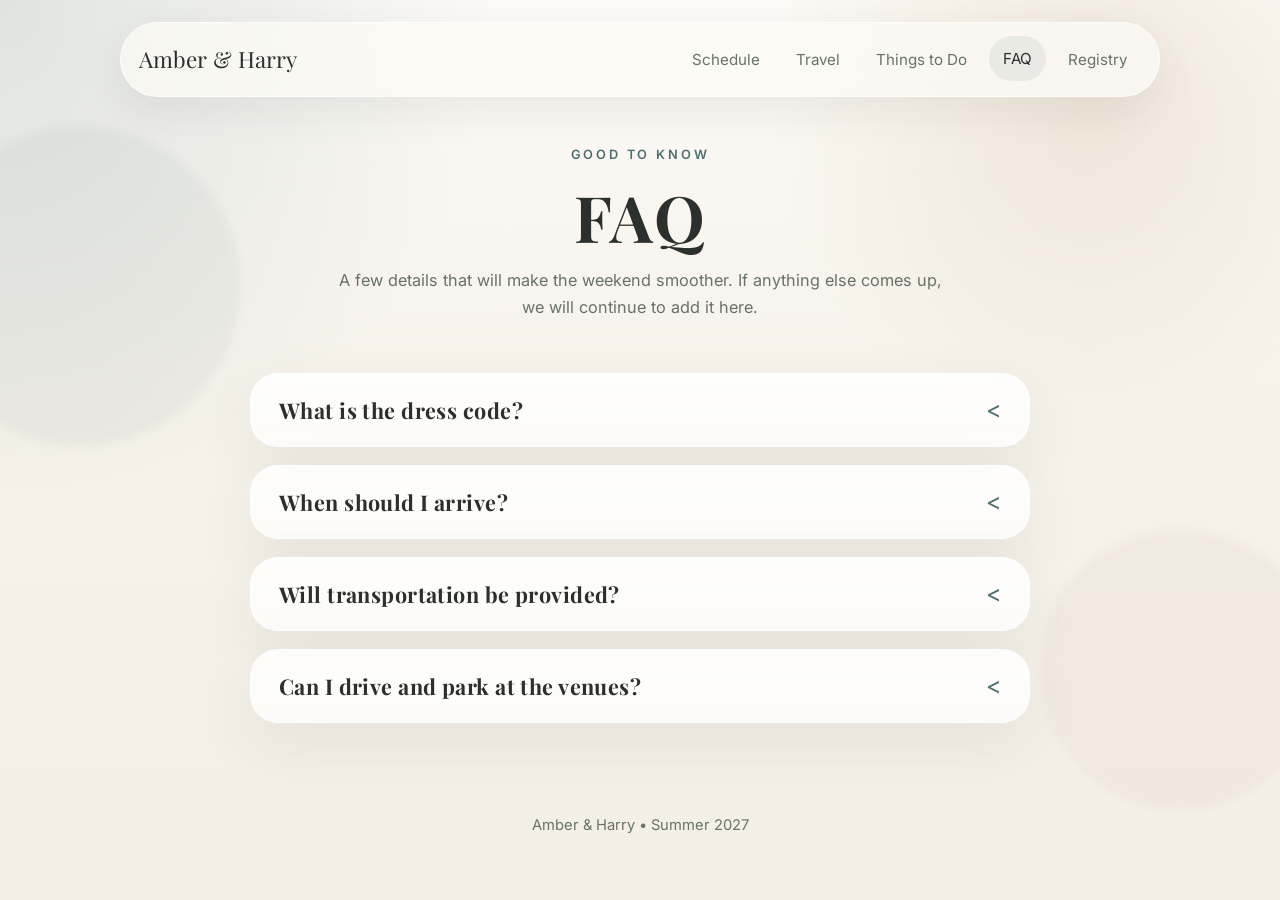
==== faq.html @ a706f2f2 "Initial commit" ====
<!DOCTYPE html>
<html lang="en">
<head>
    <meta charset="UTF-8">
    <meta name="viewport" content="width=device-width, initial-scale=1.0">
    <title>FAQ - Amber & Harry Wedding</title>
    <link rel="preconnect" href="https://fonts.googleapis.com">
    <link rel="preconnect" href="https://fonts.gstatic.com" crossorigin>
    <link href="https://fonts.googleapis.com/css2?family=Inter:wght@400;500;600;700&family=Playfair+Display:wght@600;700&display=swap" rel="stylesheet">
    <link rel="stylesheet" href="styles.css">
</head>
<body>
    <div class="site-shell">
        <nav class="navbar" aria-label="Primary">
            <a class="brand-link" href="index.html">Amber &amp; Harry</a>
            <div class="nav-right">
                <a href="schedule.html">Schedule</a>
                <a href="travel.html">Travel</a>
                <a href="things-to-do.html">Things to Do</a>
                <a class="active" href="faq.html">FAQ</a>
                <a href="registry.html">Registry</a>
            </div>
        </nav>

        <main class="page">
            <header class="page-header container">
                <span class="eyebrow">Good to Know</span>
                <h1>FAQ</h1>
                <p>
                    A few details that will make the weekend smoother. If anything else comes up, we will continue to add it here.
                </p>
            </header>

            <section class="container faq-list" aria-label="Frequently asked questions">
                <details class="faq-item panel">
                    <summary>
                        <h2 class="faq-question">What is the dress code?</h2>
                        <span class="faq-toggle" aria-hidden="true">&lt;</span>
                    </summary>
                    <div class="faq-answer">
                        <p>Black tie. Floor-length gowns, formal cocktail dresses, tuxedos, or dark suits with black tie are all in line with the evening.</p>
                    </div>
                </details>

                <details class="faq-item panel">
                    <summary>
                        <h2 class="faq-question">When should I arrive?</h2>
                        <span class="faq-toggle" aria-hidden="true">&lt;</span>
                    </summary>
                    <div class="faq-answer">
                        <p>Please plan to arrive 20 to 30 minutes before the ceremony so everyone is settled before we begin promptly at 4:00 PM.</p>
                    </div>
                </details>

                <details class="faq-item panel">
                    <summary>
                        <h2 class="faq-question">Will transportation be provided?</h2>
                        <span class="faq-toggle" aria-hidden="true">&lt;</span>
                    </summary>
                    <div class="faq-answer">
                        <p>We are not arranging shuttles, so rideshare is the easiest option for the wedding day, especially for the transition from the coast to the reception.</p>
                    </div>
                </details>

                <details class="faq-item panel">
                    <summary>
                        <h2 class="faq-question">Can I drive and park at the venues?</h2>
                        <span class="faq-toggle" aria-hidden="true">&lt;</span>
                    </summary>
                    <div class="faq-answer">
                        <p>Street parking is available but can be limited near the coast. If you are staying nearby, we strongly recommend rideshare to keep the day simple.</p>
                    </div>
                </details>
            </section>
        </main>

        <footer>
            <p>Amber &amp; Harry • Summer 2027</p>
        </footer>
    </div>
</body>
</html>
---- styles.css ----
:root {
    --bg: #f6f2ea;
    --bg-soft: #fcfaf5;
    --surface: rgba(255, 255, 255, 0.72);
    --surface-strong: rgba(255, 255, 255, 0.88);
    --text: #2c302c;
    --muted: #68726b;
    --accent: #6e8b8a;
    --accent-deep: #4f6e70;
    --sand: #e6d7c4;
    --line: rgba(79, 110, 112, 0.22);
    --shadow: 0 22px 60px rgba(62, 70, 66, 0.08);
    --container: 780px;
    --radius: 28px;
}

* {
    box-sizing: border-box;
    margin: 0;
    padding: 0;
}

html {
    scroll-behavior: smooth;
}

body {
    min-height: 100vh;
    font-family: "Inter", sans-serif;
    color: var(--text);
    background:
        radial-gradient(circle at top left, rgba(110, 139, 138, 0.2), transparent 32%),
        radial-gradient(circle at 85% 12%, rgba(230, 215, 196, 0.55), transparent 24%),
        linear-gradient(180deg, #fcfaf6 0%, var(--bg) 48%, #f4efe5 100%);
    line-height: 1.65;
    padding: 104px 24px 48px;
}

body::before,
body::after {
    content: "";
    position: fixed;
    z-index: -1;
    border-radius: 999px;
    filter: blur(4px);
    pointer-events: none;
}

body::before {
    width: 320px;
    height: 320px;
    top: 14%;
    left: -80px;
    background: rgba(110, 139, 138, 0.08);
}

body::after {
    width: 280px;
    height: 280px;
    right: -40px;
    bottom: 10%;
    background: rgba(230, 215, 196, 0.28);
}

a {
    color: inherit;
}

img,
svg {
    display: block;
}

h1,
h2,
h3,
h4 {
    font-family: "Playfair Display", serif;
    font-weight: 700;
    letter-spacing: 0.02em;
    line-height: 1.12;
}

p {
    color: var(--muted);
}

.site-shell {
    max-width: 1180px;
    margin: 0 auto;
}

.container {
    width: min(100%, var(--container));
    margin: 0 auto;
}

.navbar {
    position: fixed;
    top: 22px;
    left: 50%;
    transform: translateX(-50%);
    width: min(calc(100% - 28px), 1040px);
    display: flex;
    align-items: center;
    justify-content: space-between;
    gap: 20px;
    padding: 14px 18px;
    border: 1px solid rgba(255, 255, 255, 0.65);
    border-radius: 999px;
    background: rgba(252, 250, 245, 0.76);
    backdrop-filter: blur(14px);
    box-shadow: 0 14px 40px rgba(62, 70, 66, 0.08);
    z-index: 20;
}

.brand-link {
    text-decoration: none;
    font-family: "Playfair Display", serif;
    font-size: 1.4rem;
    color: var(--text);
}

.nav-right {
    display: flex;
    align-items: center;
    justify-content: center;
    gap: 8px;
    flex-wrap: wrap;
}

.nav-right a {
    text-decoration: none;
    color: var(--muted);
    font-size: 0.95rem;
    padding: 10px 14px;
    border-radius: 999px;
    transition: color 180ms ease, background-color 180ms ease, transform 180ms ease;
}

.nav-right a:hover,
.nav-right a.active {
    color: var(--text);
    background: rgba(110, 139, 138, 0.11);
    transform: translateY(-1px);
}

.page {
    padding: 36px 0 64px;
}

.page-header {
    text-align: center;
    margin-bottom: 52px;
}

.eyebrow {
    display: inline-block;
    margin-bottom: 16px;
    color: var(--accent-deep);
    font-size: 0.8rem;
    font-weight: 600;
    letter-spacing: 0.22em;
    text-transform: uppercase;
}

.page-header h1 {
    font-size: clamp(2.6rem, 6vw, 4rem);
    margin-bottom: 14px;
}

.page-header p {
    max-width: 620px;
    margin: 0 auto;
    font-size: 1.02rem;
}

.panel {
    background: linear-gradient(180deg, var(--surface-strong), var(--surface));
    border: 1px solid rgba(255, 255, 255, 0.8);
    border-radius: var(--radius);
    box-shadow: var(--shadow);
}

.hero {
    position: relative;
    overflow: hidden;
    min-height: calc(100vh - 170px);
    padding: clamp(72px, 12vw, 120px) 28px;
    display: grid;
    place-items: center;
}

.hero::before {
    content: "";
    position: absolute;
    inset: auto 8% -18% 8%;
    height: 58%;
    background:
        radial-gradient(circle at 25% 35%, rgba(110, 139, 138, 0.48), transparent 34%),
        radial-gradient(circle at 65% 30%, rgba(163, 192, 189, 0.38), transparent 28%),
        radial-gradient(circle at 58% 72%, rgba(230, 215, 196, 0.78), transparent 30%),
        linear-gradient(180deg, rgba(255, 255, 255, 0) 0%, rgba(96, 137, 144, 0.26) 100%);
    border-radius: 44% 56% 0 0 / 28% 28% 0 0;
    opacity: 0.95;
}

.hero::after {
    content: "";
    position: absolute;
    inset: 0;
    background:
        linear-gradient(180deg, rgba(252, 250, 245, 0.95) 0%, rgba(252, 250, 245, 0.4) 32%, rgba(252, 250, 245, 0.82) 100%);
    pointer-events: none;
}

.hero-content {
    position: relative;
    z-index: 1;
    text-align: center;
    max-width: 680px;
}

.hero-kicker {
    display: inline-block;
    margin-bottom: 18px;
    padding: 8px 14px;
    border: 1px solid rgba(110, 139, 138, 0.2);
    border-radius: 999px;
    background: rgba(255, 255, 255, 0.54);
    color: var(--accent-deep);
    font-size: 0.82rem;
    letter-spacing: 0.18em;
    text-transform: uppercase;
}

.hero h1 {
    font-size: clamp(3.4rem, 8vw, 5.7rem);
    margin-bottom: 18px;
}

.hero-details {
    display: flex;
    justify-content: center;
    gap: 14px;
    flex-wrap: wrap;
    margin-bottom: 24px;
    color: var(--accent-deep);
    font-size: 0.98rem;
    letter-spacing: 0.08em;
    text-transform: uppercase;
}

.hero-summary {
    max-width: 520px;
    margin: 0 auto;
    font-size: 1.04rem;
}

.btn {
    display: inline-flex;
    align-items: center;
    justify-content: center;
    gap: 8px;
    min-height: 46px;
    padding: 0 18px;
    border: 1px solid rgba(79, 110, 112, 0.22);
    border-radius: 999px;
    background: rgba(255, 255, 255, 0.6);
    color: var(--text);
    text-decoration: none;
    font-weight: 600;
    transition: transform 180ms ease, background-color 180ms ease, border-color 180ms ease;
}

.btn:hover {
    transform: translateY(-1px);
    border-color: rgba(79, 110, 112, 0.42);
    background: rgba(255, 255, 255, 0.82);
}

.btn-primary {
    background: var(--accent-deep);
    border-color: var(--accent-deep);
    color: #f8f4ec;
}

.btn-primary:hover {
    background: #446264;
    border-color: #446264;
}

.schedule-list,
.travel-stack,
.recommendation-list {
    display: grid;
    gap: 22px;
}

.schedule-item {
    display: grid;
    grid-template-columns: minmax(0, 1fr) 1px minmax(0, 1.2fr);
    align-items: stretch;
    gap: 26px;
    padding: 30px 32px;
}

.schedule-main,
.schedule-side {
    display: flex;
    flex-direction: column;
    justify-content: center;
    gap: 8px;
}

.schedule-main h2 {
    font-size: 1.8rem;
}

.schedule-time {
    color: var(--accent-deep);
    font-weight: 600;
    letter-spacing: 0.14em;
    text-transform: uppercase;
    font-size: 0.85rem;
}

.schedule-divider {
    background: linear-gradient(180deg, transparent 0%, var(--line) 18%, var(--line) 82%, transparent 100%);
}

.schedule-side h3 {
    font-size: 1.3rem;
}

.schedule-side p {
    font-size: 0.98rem;
}

.travel-overview,
.registry-copy {
    text-align: center;
    margin-bottom: 34px;
}

.location-meta {
    display: grid;
    gap: 10px;
    margin: 6px 0 2px;
}

.location-address {
    color: var(--muted);
    font-size: 0.95rem;
}

.travel-stack {
    gap: 20px;
}

.travel-item {
    padding: 28px 30px;
    text-align: center;
}

.travel-icon {
    width: 52px;
    height: 52px;
    margin: 0 auto 16px;
    display: grid;
    place-items: center;
    border-radius: 50%;
    background: rgba(110, 139, 138, 0.12);
    color: var(--accent-deep);
}

.travel-item h2,
.travel-item h3 {
    font-size: 1.55rem;
    margin-bottom: 10px;
}

.travel-meta {
    margin: 10px 0 18px;
    color: var(--accent-deep);
    font-weight: 600;
    letter-spacing: 0.06em;
    text-transform: uppercase;
    font-size: 0.82rem;
}

.filter-bar {
    display: flex;
    justify-content: center;
    flex-wrap: wrap;
    gap: 10px;
    margin-bottom: 30px;
}

.filter-button {
    appearance: none;
    border: 1px solid rgba(79, 110, 112, 0.18);
    background: rgba(255, 255, 255, 0.56);
    color: var(--muted);
    border-radius: 999px;
    padding: 11px 18px;
    font: inherit;
    font-weight: 600;
    cursor: pointer;
    transition: background-color 180ms ease, color 180ms ease, transform 180ms ease, border-color 180ms ease;
}

.filter-button:hover {
    transform: translateY(-1px);
    border-color: rgba(79, 110, 112, 0.34);
}

.filter-button.is-active {
    background: var(--accent-deep);
    color: #f8f4ec;
    border-color: var(--accent-deep);
}

.recommendation-list {
    gap: 18px;
}

.recommendation {
    padding: 28px 30px;
    text-align: center;
}

.recommendation-tag {
    display: inline-block;
    margin-bottom: 12px;
    color: var(--accent-deep);
    font-size: 0.76rem;
    font-weight: 700;
    letter-spacing: 0.18em;
    text-transform: uppercase;
}

.recommendation h2,
.recommendation h3 {
    font-size: 1.5rem;
    margin-bottom: 10px;
}

.recommendation p {
    margin-bottom: 18px;
}

.recommendation[hidden] {
    display: none;
}

.registry {
    min-height: calc(100vh - 240px);
    display: grid;
    place-items: center;
}

.faq-list {
    display: grid;
    gap: 18px;
}

.faq-item {
    padding: 0;
    overflow: hidden;
}

.faq-item summary {
    list-style: none;
    display: flex;
    align-items: center;
    justify-content: space-between;
    gap: 20px;
    width: 100%;
    padding: 24px 28px;
    cursor: pointer;
}

.faq-item summary::-webkit-details-marker {
    display: none;
}

.faq-item summary:focus-visible {
    outline: 2px solid rgba(79, 110, 112, 0.45);
    outline-offset: -2px;
    border-radius: var(--radius);
}

.faq-question {
    font-size: 1.35rem;
}

.faq-toggle {
    flex: 0 0 auto;
    color: var(--accent-deep);
    font-size: 1.5rem;
    line-height: 1;
    transition: transform 180ms ease, color 180ms ease;
}

.faq-item[open] .faq-toggle {
    transform: rotate(-90deg);
}

.faq-answer {
    padding: 0 28px 24px;
}

.faq-answer p {
    max-width: 620px;
}

.registry-card {
    padding: clamp(36px, 8vw, 60px);
    text-align: center;
}

.registry-card h1 {
    font-size: clamp(2.6rem, 6vw, 4rem);
    margin-bottom: 14px;
}

.registry-card p {
    max-width: 560px;
    margin: 0 auto 26px;
}

footer {
    padding: 26px 0 8px;
    text-align: center;
}

footer p {
    color: var(--muted);
    font-size: 0.92rem;
}

@media (max-width: 900px) {
    body {
        padding-top: 122px;
    }

    .navbar {
        width: min(calc(100% - 20px), 980px);
        top: 16px;
        border-radius: 28px;
        padding: 14px;
        flex-direction: column;
    }

    .brand-link {
        font-size: 1.3rem;
    }
}

@media (max-width: 720px) {
    body {
        padding: 132px 16px 32px;
    }

    .page {
        padding: 20px 0 44px;
    }

    .page-header {
        margin-bottom: 34px;
    }

    .hero {
        min-height: calc(100vh - 210px);
        padding: 64px 22px;
    }

    .hero-details {
        gap: 8px;
        font-size: 0.85rem;
    }

    .schedule-item {
        grid-template-columns: 1fr;
        gap: 18px;
        padding: 26px 22px;
    }

    .schedule-divider {
        display: none;
    }

    .travel-item,
    .recommendation,
    .registry-card {
        padding: 24px 22px;
    }
}
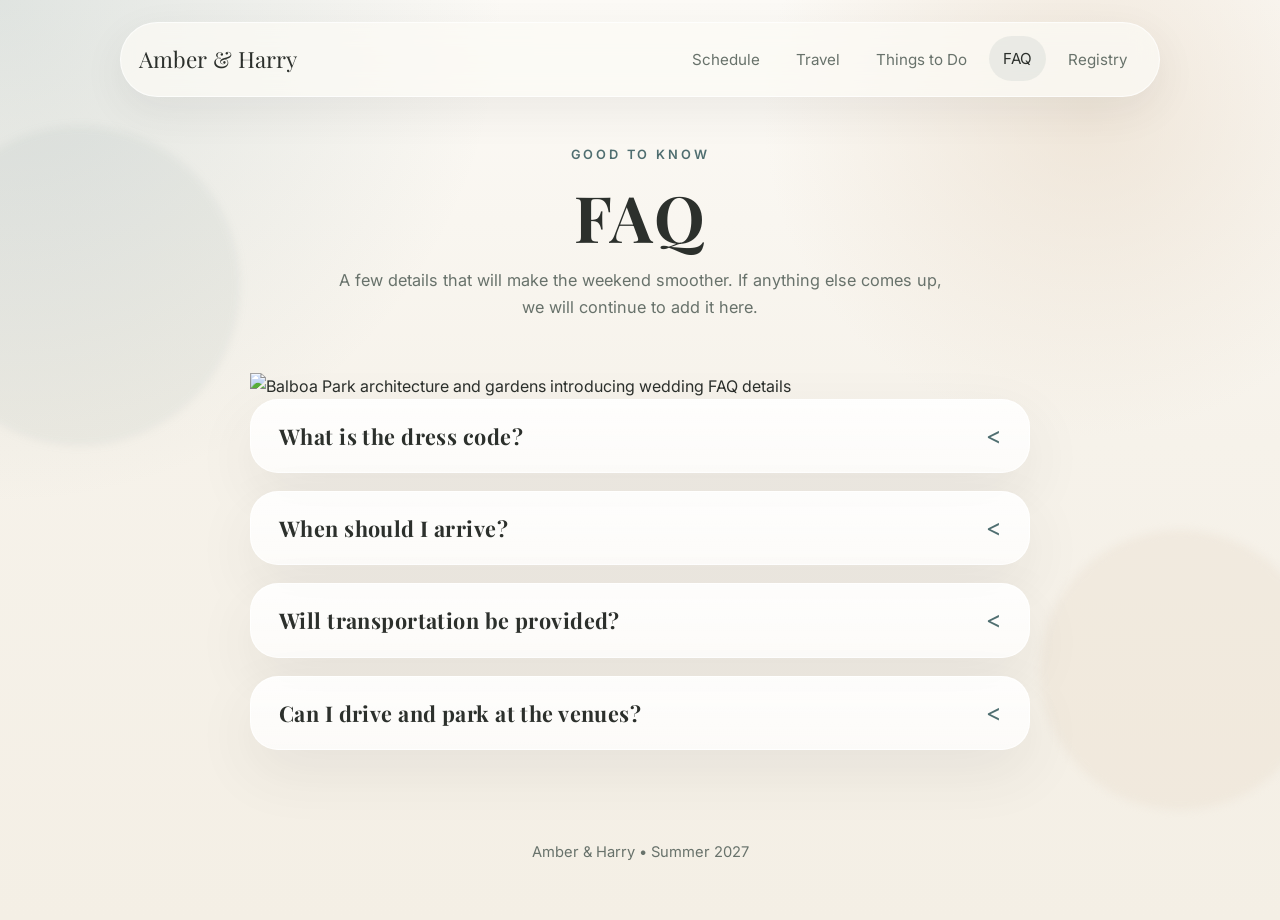
==== commit 8fe5e3c9: "Update faq.html" ====
--- a/faq.html
+++ b/faq.html
@@ -30,6 +30,12 @@
                     A few details that will make the weekend smoother. If anything else comes up, we will continue to add it here.
                 </p>
             </header>
+
+            <section class="container page-media" aria-label="Balboa Park editorial image">
+                <figure class="editorial-image editorial-image--page">
+                    <img src="images/Balboa Park.png" alt="Balboa Park architecture and gardens introducing wedding FAQ details">
+                </figure>
+            </section>
 
             <section class="container faq-list" aria-label="Frequently asked questions">
                 <details class="faq-item panel">
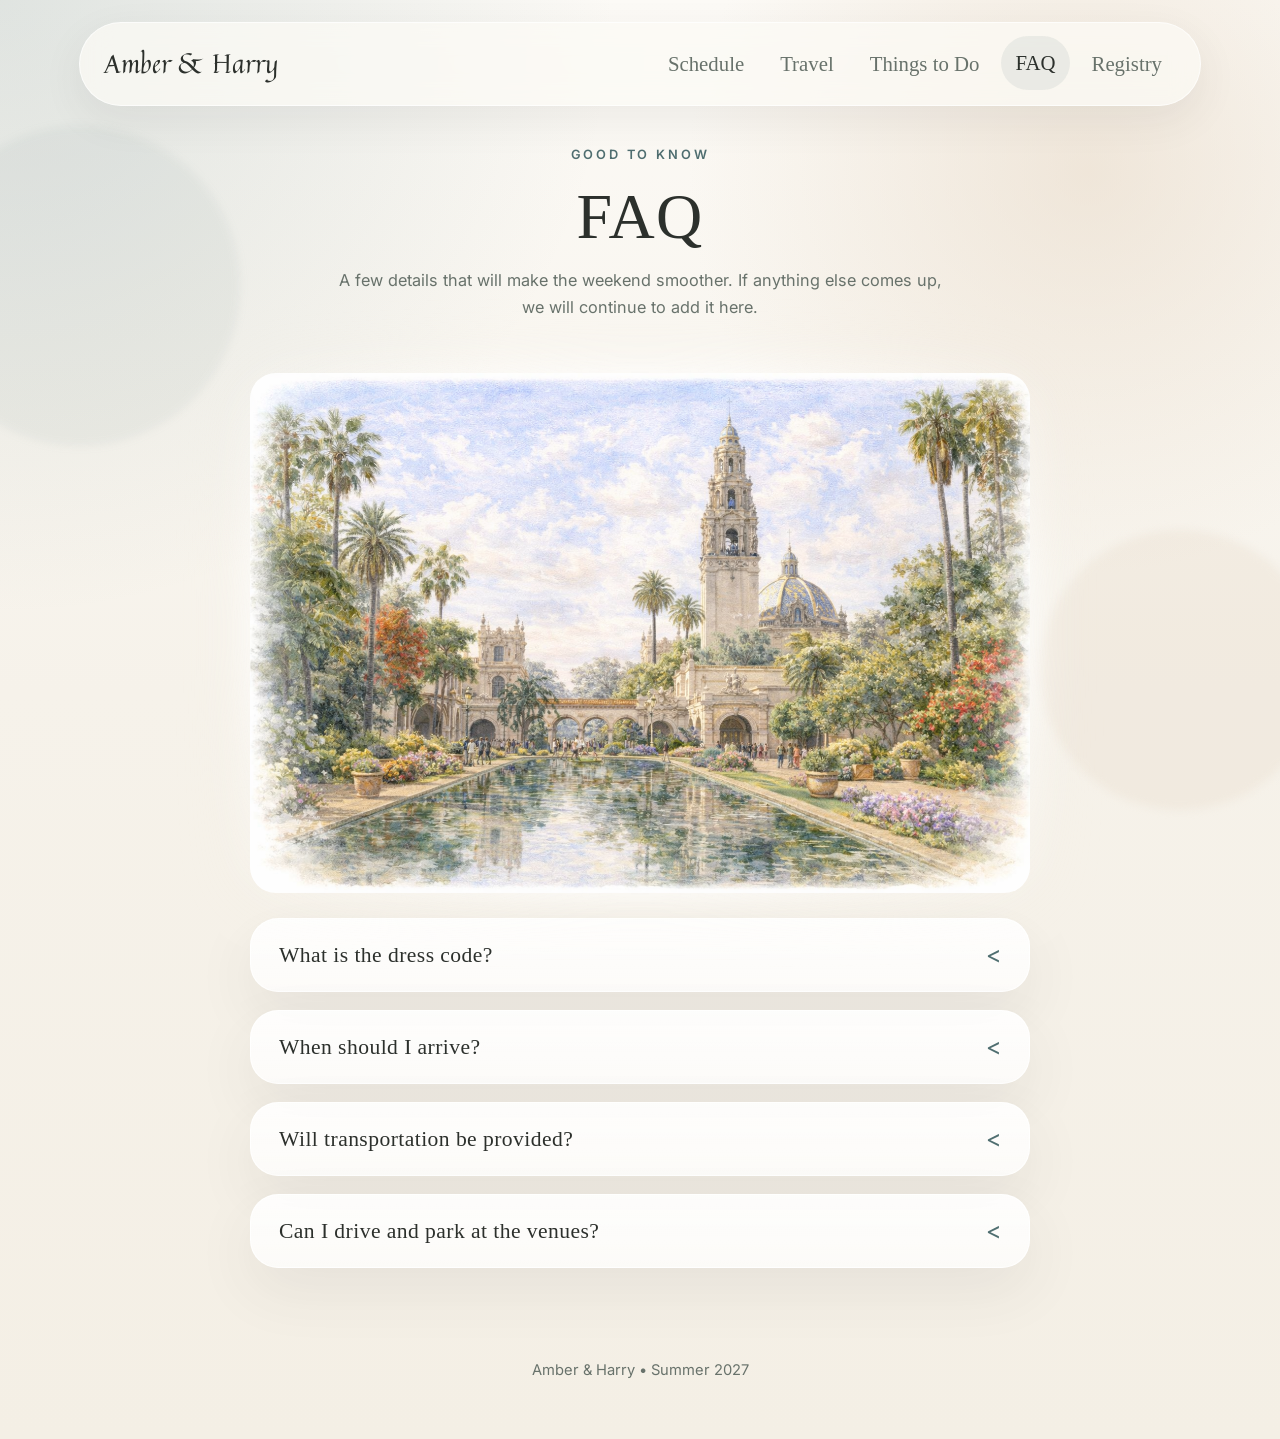
==== commit dbdaab68: "New fonts" ====
--- a/faq.html
+++ b/faq.html
@@ -6,7 +6,7 @@
     <title>FAQ - Amber & Harry Wedding</title>
     <link rel="preconnect" href="https://fonts.googleapis.com">
     <link rel="preconnect" href="https://fonts.gstatic.com" crossorigin>
-    <link href="https://fonts.googleapis.com/css2?family=Inter:wght@400;500;600;700&family=Playfair+Display:wght@600;700&display=swap" rel="stylesheet">
+    <link href="https://fonts.googleapis.com/css2?family=Inter:wght@400;500;600;700&family=Playfair+Display:wght@600;700&family=Quintessential:wght@400&family=Clicker+Script:wght@400&family=Garamond:wght@400display=swap" rel="stylesheet">
     <link rel="stylesheet" href="styles.css">
 </head>
 <body>
--- a/styles.css
+++ b/styles.css
@@ -36,6 +36,10 @@
     padding: 104px 24px 48px;
 }
 
+body.homepage {
+    padding-top: 0;
+}
+
 body::before,
 body::after {
     content: "";
@@ -75,8 +79,8 @@
 h2,
 h3,
 h4 {
-    font-family: "Playfair Display", serif;
-    font-weight: 700;
+    font-family: "Monsieur La Doulaise", serif;
+    font-weight: 400;
     letter-spacing: 0.02em;
     line-height: 1.12;
 }
@@ -100,12 +104,12 @@
     top: 22px;
     left: 50%;
     transform: translateX(-50%);
-    width: min(calc(100% - 28px), 1040px);
+    width: min(calc(100% - 28px), 1122px);
     display: flex;
     align-items: center;
     justify-content: space-between;
     gap: 20px;
-    padding: 14px 18px;
+    padding: 14px 24px;
     border: 1px solid rgba(255, 255, 255, 0.65);
     border-radius: 999px;
     background: rgba(252, 250, 245, 0.76);
@@ -116,8 +120,8 @@
 
 .brand-link {
     text-decoration: none;
-    font-family: "Playfair Display", serif;
-    font-size: 1.4rem;
+    font-family: "Quintessential", serif;
+    font-size: 1.6rem;
     color: var(--text);
 }
 
@@ -132,7 +136,8 @@
 .nav-right a {
     text-decoration: none;
     color: var(--muted);
-    font-size: 0.95rem;
+    font-family: "Garamond";
+    font-size: 1.3rem;
     padding: 10px 14px;
     border-radius: 999px;
     transition: color 180ms ease, background-color 180ms ease, transform 180ms ease;
@@ -180,6 +185,21 @@
     border: 1px solid rgba(255, 255, 255, 0.8);
     border-radius: var(--radius);
     box-shadow: var(--shadow);
+}
+
+.lead-video {
+    overflow: hidden;
+    margin-bottom: 30px;
+    width: 100vw;
+    margin-left: calc(50% - 50vw);
+    margin-right: calc(50% - 50vw);
+    border-radius: 0;
+}
+
+.lead-video video {
+    display: block;
+    width: 100%;
+    height: auto;
 }
 
 .hero {
@@ -219,6 +239,72 @@
     z-index: 1;
     text-align: center;
     max-width: 680px;
+}
+
+.hero-media {
+    position: relative;
+    z-index: 1;
+    width: min(100%, 760px);
+    margin: 34px auto 0;
+    isolation: isolate;
+}
+
+.hero-media::before,
+.page-media::before {
+    content: "";
+    position: absolute;
+    inset: -10px;
+    z-index: -2;
+    background:
+        radial-gradient(ellipse at center, rgba(255, 255, 255, 1) 0%, rgba(255, 255, 255, 1) 22%, rgba(255, 255, 255, 0.96) 40%, rgba(255, 255, 255, 0.74) 58%, rgba(255, 255, 255, 0.28) 76%, rgba(246, 242, 234, 0) 100%);
+    border-radius: calc(var(--radius) + 18px);
+    filter: blur(12px);
+    pointer-events: none;
+}
+
+.hero-media::after,
+.page-media::after {
+    content: "";
+    position: absolute;
+    inset: -34px;
+    z-index: -3;
+    background:
+        radial-gradient(ellipse at center, rgba(255, 255, 255, 0.82) 0%, rgba(255, 255, 255, 0.62) 28%, rgba(255, 255, 255, 0.34) 48%, rgba(252, 249, 243, 0.14) 68%, rgba(246, 242, 234, 0) 100%);
+    border-radius: calc(var(--radius) + 32px);
+    filter: blur(20px);
+    opacity: 1;
+    pointer-events: none;
+}
+
+.editorial-image {
+    position: relative;
+    overflow: hidden;
+    border-radius: calc(var(--radius) - 2px);
+    background: transparent;
+}
+
+.editorial-image::after {
+    content: "";
+    position: absolute;
+    inset: 0;
+    background:
+        radial-gradient(ellipse at center, rgba(255, 255, 255, 0.14) 0%, rgba(255, 255, 255, 0.08) 44%, rgba(255, 255, 255, 0) 100%);
+    pointer-events: none;
+}
+
+.editorial-image img {
+    width: 100%;
+    height: auto;
+    object-fit: fill;
+}
+
+.editorial-image--hero {
+    aspect-ratio: auto;
+}
+
+.editorial-image--page {
+    aspect-ratio: auto;
+    margin-bottom: 0;
 }
 
 .hero-kicker {
@@ -340,6 +426,7 @@
 .travel-overview,
 .registry-copy {
     text-align: center;
+    padding-top: 50px;
     margin-bottom: 34px;
 }
 
@@ -454,6 +541,309 @@
     display: none;
 }
 
+.things-shell {
+    width: min(100%, 1340px);
+    margin: 0 auto;
+    padding: 0 24px;
+}
+
+.things-filter-bar-wrap {
+    margin-bottom: 24px;
+}
+
+.things-filter-bar {
+    margin-bottom: 0;
+    padding: 12px 16px;
+}
+
+.things-layout {
+    display: grid;
+    grid-template-columns: minmax(320px, 420px) minmax(0, 1fr);
+    gap: 26px;
+    align-items: start;
+}
+
+.things-map-column {
+    position: sticky;
+    top: 112px;
+}
+
+.things-map-frame {
+    position: relative;
+    padding: 14px;
+}
+
+.things-map {
+    width: 100%;
+    height: min(68vh, 720px);
+    min-height: 520px;
+    border-radius: calc(var(--radius) - 8px);
+    overflow: hidden;
+    background: rgba(255, 255, 255, 0.78);
+}
+
+.things-map .leaflet-control-attribution {
+    font-size: 0.7rem;
+}
+
+.map-reset-zoom {
+    position: absolute;
+    top: 24px;
+    right: 24px;
+    z-index: 500;
+    min-height: 38px;
+    padding: 0 14px;
+    border: 1px solid rgba(79, 110, 112, 0.18);
+    border-radius: 999px;
+    background: rgba(255, 252, 247, 0.96);
+    color: var(--text);
+    font: inherit;
+    font-size: 0.8rem;
+    font-weight: 700;
+    letter-spacing: 0.08em;
+    text-transform: uppercase;
+    cursor: pointer;
+    box-shadow: 0 14px 24px rgba(30, 39, 44, 0.12);
+}
+
+.map-reset-zoom:hover {
+    border-color: rgba(79, 110, 112, 0.3);
+    background: rgba(255, 255, 255, 0.99);
+}
+
+.things-map-legend {
+    display: flex;
+    flex-wrap: wrap;
+    gap: 12px 18px;
+    justify-content: center;
+    margin-top: 14px;
+    color: var(--muted);
+    font-size: 0.78rem;
+    font-weight: 600;
+    letter-spacing: 0.06em;
+    text-transform: uppercase;
+}
+
+.legend-item {
+    display: inline-flex;
+    align-items: center;
+    gap: 8px;
+}
+
+.legend-dot {
+    width: 11px;
+    height: 11px;
+    border-radius: 50%;
+    display: inline-block;
+}
+
+.legend-dot--eat-drink {
+    background: #b96f57;
+}
+
+.legend-dot--fun {
+    background: #4e7a82;
+}
+
+.legend-dot--nature {
+    background: #7c8a52;
+}
+
+.things-list {
+    min-width: 0;
+}
+
+.things-list .recommendation-list {
+    gap: 20px;
+}
+
+.things-list .recommendation {
+    display: grid;
+    gap: 16px;
+    transition: transform 180ms ease, box-shadow 180ms ease, border-color 180ms ease;
+}
+
+.things-list .recommendation:hover,
+.things-list .recommendation:focus-within {
+    transform: translateY(-2px);
+    border-color: rgba(79, 110, 112, 0.22);
+    box-shadow: 0 20px 36px rgba(40, 44, 55, 0.08);
+}
+
+.recommendation-photo-slot {
+    min-height: 168px;
+    border-radius: calc(var(--radius) - 8px);
+    display: grid;
+    place-items: center;
+    text-align: center;
+    background:
+        radial-gradient(circle at top left, rgba(184, 141, 113, 0.22), transparent 44%),
+        radial-gradient(circle at bottom right, rgba(78, 122, 130, 0.18), transparent 48%),
+        linear-gradient(135deg, rgba(255, 252, 247, 0.96), rgba(245, 239, 229, 0.88));
+    border: 1px solid rgba(79, 110, 112, 0.12);
+    overflow: hidden;
+}
+
+.recommendation-photo-slot span {
+    color: var(--muted);
+    font-size: 0.72rem;
+    font-weight: 700;
+    letter-spacing: 0.16em;
+    text-transform: uppercase;
+}
+
+.map-marker {
+    position: relative;
+    display: block;
+    width: 24px;
+    height: 24px;
+    transition: transform 180ms ease;
+}
+
+.map-marker::before {
+    content: "";
+    position: absolute;
+    inset: 0;
+    border-radius: 50% 50% 50% 0;
+    transform: rotate(-45deg);
+    background: currentColor;
+    box-shadow: 0 12px 24px rgba(30, 39, 44, 0.16);
+    transition: box-shadow 180ms ease;
+}
+
+.map-marker::after {
+    content: "";
+    position: absolute;
+    left: 50%;
+    bottom: -7px;
+    width: 12px;
+    height: 4px;
+    margin-left: -6px;
+    border-radius: 999px;
+    background: rgba(42, 52, 58, 0.12);
+    filter: blur(1px);
+    transition: transform 180ms ease, opacity 180ms ease;
+}
+
+.map-marker__core {
+    position: absolute;
+    left: 50%;
+    top: 50%;
+    z-index: 1;
+    width: 9px;
+    height: 9px;
+    border-radius: 50%;
+    background: rgba(255, 255, 255, 0.92);
+    transform: translate(-50%, -50%);
+}
+
+.map-marker--eat-drink {
+    color: #b96f57;
+}
+
+.map-marker--fun {
+    color: #4e7a82;
+}
+
+.map-marker--nature {
+    color: #7c8a52;
+}
+
+.map-landmark {
+    display: inline-flex;
+}
+
+.map-landmark__badge {
+    width: 32px;
+    height: 32px;
+    border-radius: 50%;
+    display: inline-flex;
+    align-items: center;
+    justify-content: center;
+    color: #f8f4ec;
+    font-size: 0.95rem;
+    font-weight: 700;
+    box-shadow: 0 12px 24px rgba(30, 39, 44, 0.18);
+}
+
+.map-landmark--wedding .map-landmark__badge {
+    background: #9f6c73;
+}
+
+.map-landmark--airport .map-landmark__badge {
+    background: #4e7a82;
+}
+
+.leaflet-marker-icon.is-active .map-marker {
+    animation: map-pin-hop 1s ease-in-out infinite;
+}
+
+.leaflet-marker-icon.is-active .map-marker::before {
+    box-shadow: 0 16px 28px rgba(30, 39, 44, 0.22);
+}
+
+.leaflet-marker-icon.is-active .map-marker--eat-drink::before {
+    background: #cc826b;
+}
+
+.leaflet-marker-icon.is-active .map-marker--fun::before {
+    background: #5c8c95;
+}
+
+.leaflet-marker-icon.is-active .map-marker--nature::before {
+    background: #8f9d63;
+}
+
+.leaflet-marker-icon.is-active .map-marker::after {
+    animation: map-pin-shadow 1.05s ease-in-out infinite;
+}
+
+.map-tooltip {
+    background: rgba(255, 252, 247, 0.98);
+    border: 1px solid rgba(79, 110, 112, 0.14);
+    border-radius: 999px;
+    box-shadow: 0 14px 24px rgba(30, 39, 44, 0.12);
+    color: var(--text);
+    font-family: "Inter", sans-serif;
+    font-size: 0.76rem;
+    font-weight: 700;
+    letter-spacing: 0.08em;
+    padding: 7px 12px;
+    text-transform: uppercase;
+}
+
+.map-tooltip::before {
+    display: none;
+}
+
+@keyframes map-pin-hop {
+    0%,
+    100% {
+        transform: translate3d(0, 0, 0) scale(1);
+    }
+    50% {
+        transform: translate3d(0, -11px, 0) scale(1.04);
+    }
+}
+
+@keyframes map-pin-shadow {
+    0%,
+    100% {
+        transform: scale(1);
+        opacity: 1;
+    }
+
+    45% {
+        transform: scale(0.84);
+        opacity: 0.74;
+    }
+
+    75% {
+        transform: scale(0.9);
+        opacity: 0.82;
+    }
+}
+
 .registry {
     min-height: calc(100vh - 240px);
     display: grid;
@@ -515,6 +905,12 @@
     max-width: 620px;
 }
 
+.page-media {
+    position: relative;
+    margin-bottom: 25px;
+    isolation: isolate;
+}
+
 .registry-card {
     padding: clamp(36px, 8vw, 60px);
     text-align: center;
@@ -556,6 +952,32 @@
     .brand-link {
         font-size: 1.3rem;
     }
+
+    .things-shell {
+        width: min(100%, var(--container));
+        padding: 0;
+    }
+
+    .things-filter-bar-wrap {
+        margin-bottom: 22px;
+    }
+
+    .things-filter-bar {
+        padding: 0;
+        border: 0;
+        border-radius: 0;
+        background: transparent;
+        backdrop-filter: none;
+        box-shadow: none;
+    }
+
+    .things-layout {
+        grid-template-columns: 1fr;
+    }
+
+    .things-map-column {
+        display: none;
+    }
 }
 
 @media (max-width: 720px) {
@@ -574,6 +996,11 @@
     .hero {
         min-height: calc(100vh - 210px);
         padding: 64px 22px;
+    }
+
+    .hero-media,
+    .page-media {
+        margin-top: 28px;
     }
 
     .hero-details {
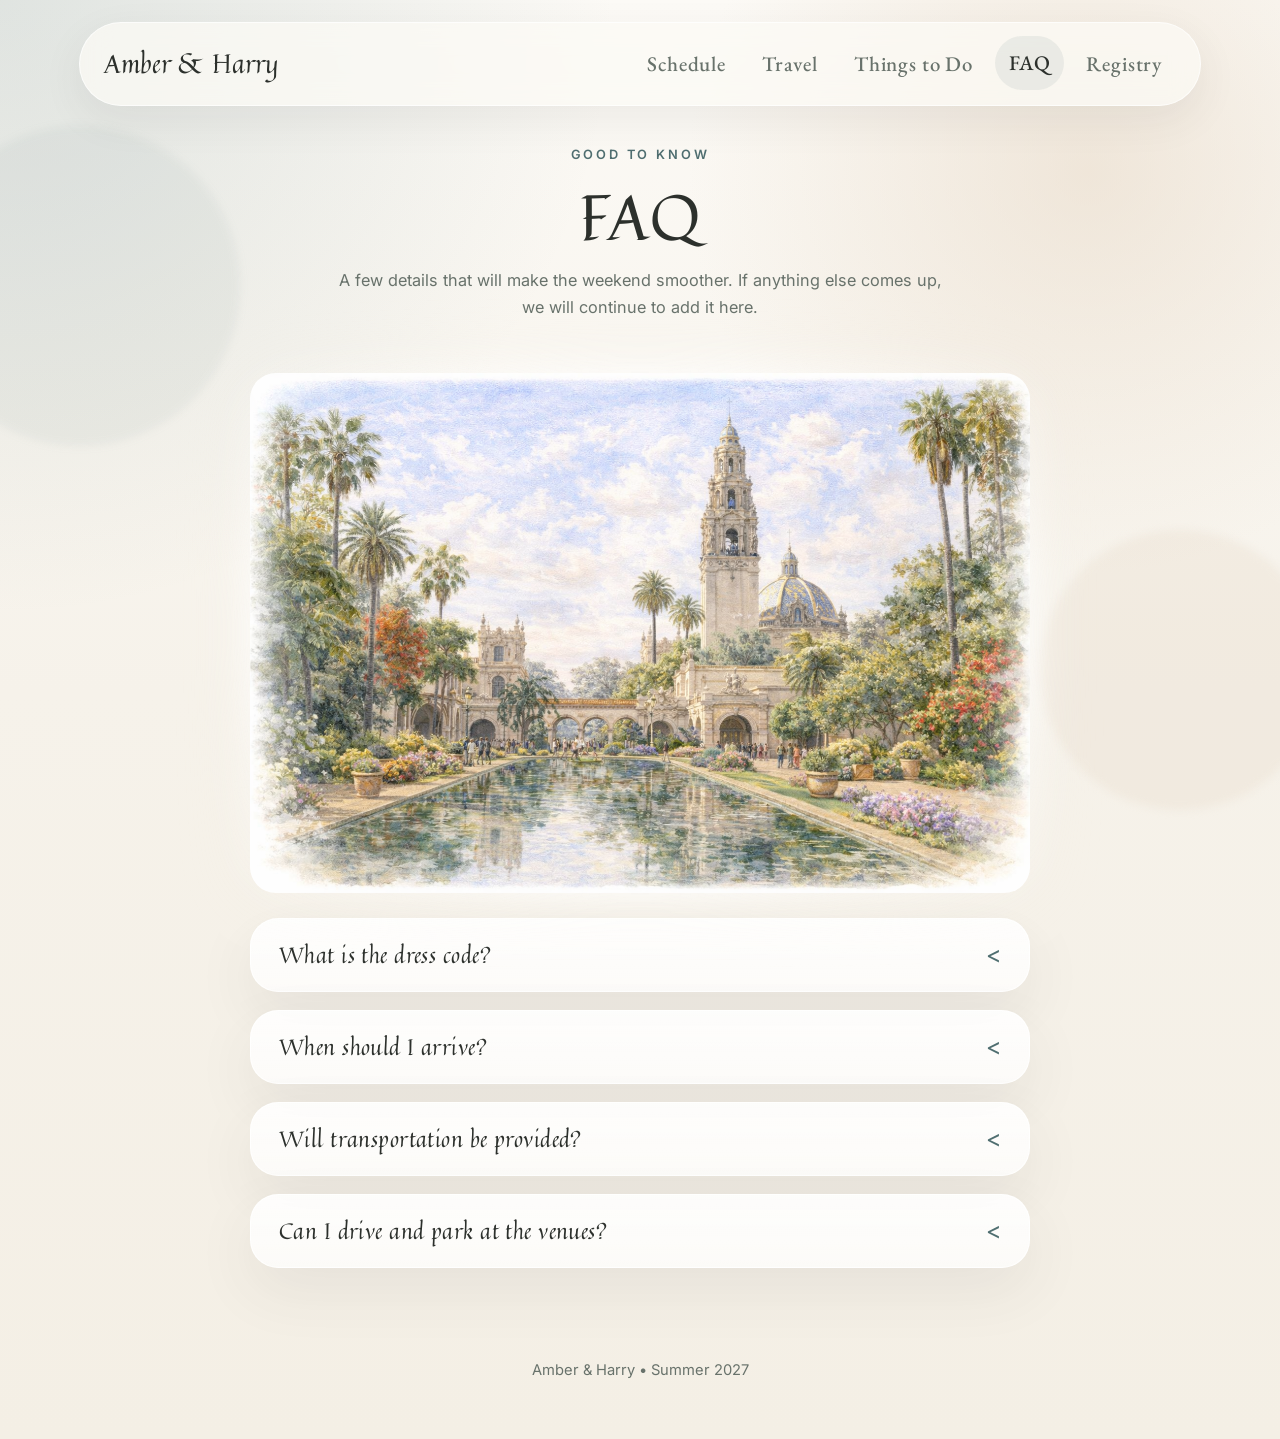
==== commit fa7f5222: "New nav bar" ====
--- a/faq.html
+++ b/faq.html
@@ -6,7 +6,7 @@
     <title>FAQ - Amber & Harry Wedding</title>
     <link rel="preconnect" href="https://fonts.googleapis.com">
     <link rel="preconnect" href="https://fonts.gstatic.com" crossorigin>
-    <link href="https://fonts.googleapis.com/css2?family=Inter:wght@400;500;600;700&family=Playfair+Display:wght@600;700&family=Quintessential:wght@400&family=Clicker+Script:wght@400&family=Garamond:wght@400display=swap" rel="stylesheet">
+    <link href="https://fonts.googleapis.com/css2?family=EB+Garamond:wght@500;600&family=Inter:wght@400;500;600;700&family=Playfair+Display:wght@600;700&family=Quintessential:wght@400&family=Monsieur+La+Doulaise:wght@400&display=swap" rel="stylesheet">
     <link rel="stylesheet" href="styles.css">
 </head>
 <body>
@@ -14,6 +14,18 @@
         <nav class="navbar" aria-label="Primary">
             <a class="brand-link" href="index.html">Amber &amp; Harry</a>
             <div class="nav-right">
+                <a href="schedule.html">Schedule</a>
+                <a href="travel.html">Travel</a>
+                <a href="things-to-do.html">Things to Do</a>
+                <a class="active" href="faq.html">FAQ</a>
+                <a href="registry.html">Registry</a>
+            </div>
+            <button class="nav-toggle" type="button" aria-label="Open navigation" aria-expanded="false" aria-controls="primary-menu-faq">
+                <span></span>
+                <span></span>
+                <span></span>
+            </button>
+            <div class="nav-menu" id="primary-menu-faq">
                 <a href="schedule.html">Schedule</a>
                 <a href="travel.html">Travel</a>
                 <a href="things-to-do.html">Things to Do</a>
@@ -84,5 +96,6 @@
             <p>Amber &amp; Harry • Summer 2027</p>
         </footer>
     </div>
+    <script src="nav.js"></script>
 </body>
 </html>
--- a/styles.css
+++ b/styles.css
@@ -79,10 +79,14 @@
 h2,
 h3,
 h4 {
-    font-family: "Monsieur La Doulaise", serif;
+    font-family: "Quintessential", serif;
     font-weight: 400;
     letter-spacing: 0.02em;
     line-height: 1.12;
+}
+
+.hero-content h1 {
+    font-family: "Monsieur La Doulaise", serif;
 }
 
 p {
@@ -136,8 +140,10 @@
 .nav-right a {
     text-decoration: none;
     color: var(--muted);
-    font-family: "Garamond";
+    font-family: "EB Garamond", serif;
     font-size: 1.3rem;
+    font-weight: 500;
+    letter-spacing: 0.04em;
     padding: 10px 14px;
     border-radius: 999px;
     transition: color 180ms ease, background-color 180ms ease, transform 180ms ease;
@@ -148,6 +154,79 @@
     color: var(--text);
     background: rgba(110, 139, 138, 0.11);
     transform: translateY(-1px);
+}
+
+.nav-toggle {
+    display: none;
+    width: 46px;
+    height: 46px;
+    padding: 0;
+    border: 1px solid rgba(79, 110, 112, 0.16);
+    border-radius: 50%;
+    background: rgba(255, 255, 255, 0.58);
+    color: var(--text);
+    cursor: pointer;
+    position: relative;
+    flex: 0 0 auto;
+}
+
+.nav-toggle span {
+    position: absolute;
+    left: 50%;
+    width: 18px;
+    height: 2px;
+    border-radius: 999px;
+    background: currentColor;
+    transition: transform 180ms ease, opacity 180ms ease;
+    transform: translateX(-50%);
+}
+
+.nav-toggle span:nth-child(1) {
+    top: 16px;
+}
+
+.nav-toggle span:nth-child(2) {
+    top: 22px;
+}
+
+.nav-toggle span:nth-child(3) {
+    top: 28px;
+}
+
+.navbar.is-open .nav-toggle span:nth-child(1) {
+    top: 22px;
+    transform: translateX(-50%) rotate(45deg);
+}
+
+.navbar.is-open .nav-toggle span:nth-child(2) {
+    opacity: 0;
+}
+
+.navbar.is-open .nav-toggle span:nth-child(3) {
+    top: 22px;
+    transform: translateX(-50%) rotate(-45deg);
+}
+
+.nav-menu {
+    display: none;
+}
+
+.nav-menu a {
+    text-decoration: none;
+    color: var(--muted);
+    font-family: "EB Garamond", serif;
+    font-size: 1.3rem;
+    font-weight: 500;
+    letter-spacing: 0.04em;
+    padding: 10px 12px;
+    border-radius: 14px;
+    transition: color 180ms ease, background-color 180ms ease;
+}
+
+.nav-menu a:hover,
+.nav-menu a.active {
+    color: var(--text);
+    background: rgba(110, 139, 138, 0.11);
 }
 
 .page {
@@ -663,6 +742,10 @@
     transition: transform 180ms ease, box-shadow 180ms ease, border-color 180ms ease;
 }
 
+.things-list .recommendation[hidden] {
+    display: none;
+}
+
 .things-list .recommendation:hover,
 .things-list .recommendation:focus-within {
     transform: translateY(-2px);
@@ -945,12 +1028,41 @@
         width: min(calc(100% - 20px), 980px);
         top: 16px;
         border-radius: 28px;
-        padding: 14px;
-        flex-direction: column;
+        padding: 12px 14px;
+        align-items: center;
     }
 
     .brand-link {
         font-size: 1.3rem;
+    }
+
+    .nav-right {
+        display: none;
+    }
+
+    .nav-toggle {
+        display: inline-flex;
+        align-items: center;
+        justify-content: center;
+    }
+
+    .nav-menu {
+        position: absolute;
+        top: calc(100% + 10px);
+        left: 0;
+        right: 0;
+        padding: 12px;
+        border: 1px solid rgba(255, 255, 255, 0.72);
+        border-radius: 22px;
+        background: rgba(252, 250, 245, 0.94);
+        backdrop-filter: blur(14px);
+        box-shadow: 0 18px 34px rgba(62, 70, 66, 0.1);
+        grid-template-columns: 1fr;
+        gap: 6px;
+    }
+
+    .navbar.is-open .nav-menu {
+        display: grid;
     }
 
     .things-shell {
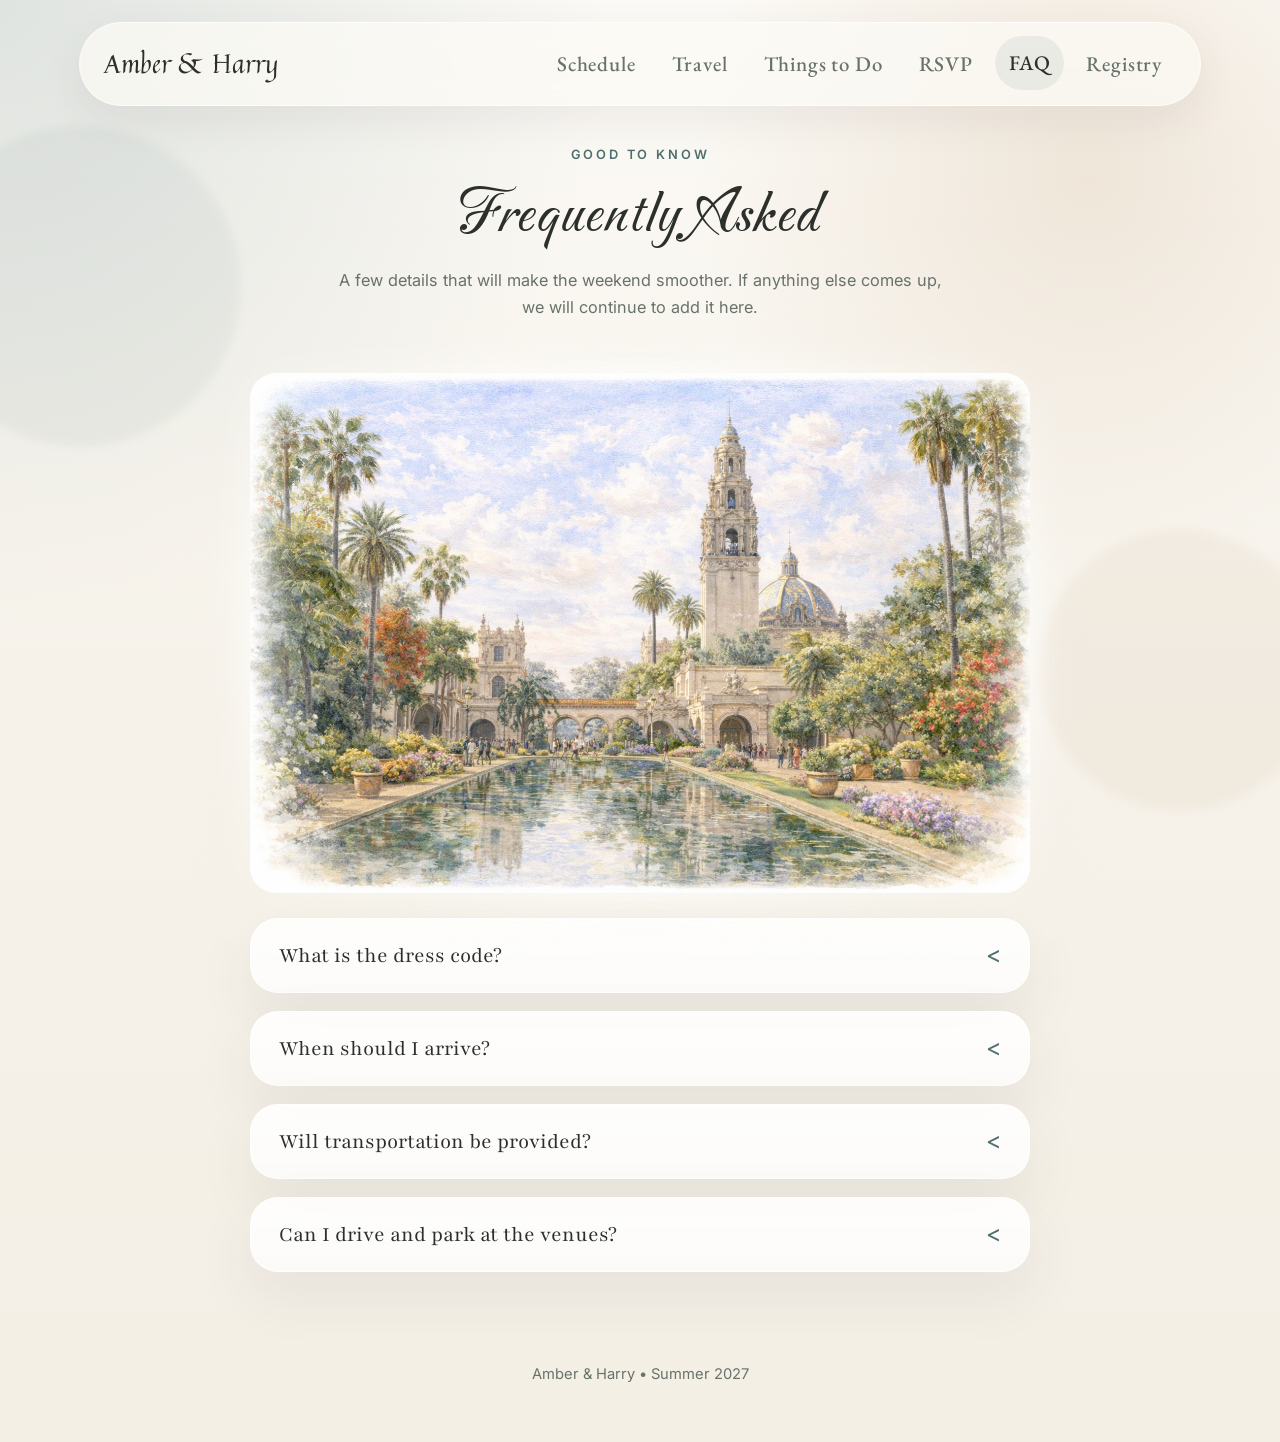
==== commit c659549c: "New style and fonts" ====
--- a/faq.html
+++ b/faq.html
@@ -6,7 +6,7 @@
     <title>FAQ - Amber & Harry Wedding</title>
     <link rel="preconnect" href="https://fonts.googleapis.com">
     <link rel="preconnect" href="https://fonts.gstatic.com" crossorigin>
-    <link href="https://fonts.googleapis.com/css2?family=EB+Garamond:wght@500;600&family=Inter:wght@400;500;600;700&family=Playfair+Display:wght@600;700&family=Quintessential:wght@400&family=Monsieur+La+Doulaise:wght@400&display=swap" rel="stylesheet">
+    <link href="https://fonts.googleapis.com/css2?family=EB+Garamond:wght@500;600&family=Inter:wght@400;500;600;700&family=Carattere:wght@400&family=Playfair+Display:wght@600;700&family=Quintessential:wght@400&family=Monsieur+La+Doulaise:wght@400&family=Playfair:wght@400&display=swap" rel="stylesheet">
     <link rel="stylesheet" href="styles.css">
 </head>
 <body>
@@ -17,6 +17,7 @@
                 <a href="schedule.html">Schedule</a>
                 <a href="travel.html">Travel</a>
                 <a href="things-to-do.html">Things to Do</a>
+                <a href="rsvp.html">RSVP</a>
                 <a class="active" href="faq.html">FAQ</a>
                 <a href="registry.html">Registry</a>
             </div>
@@ -29,6 +30,7 @@
                 <a href="schedule.html">Schedule</a>
                 <a href="travel.html">Travel</a>
                 <a href="things-to-do.html">Things to Do</a>
+                <a href="rsvp.html">RSVP</a>
                 <a class="active" href="faq.html">FAQ</a>
                 <a href="registry.html">Registry</a>
             </div>
@@ -37,7 +39,7 @@
         <main class="page">
             <header class="page-header container">
                 <span class="eyebrow">Good to Know</span>
-                <h1>FAQ</h1>
+                <h1>Frequently Asked</h1>
                 <p>
                     A few details that will make the weekend smoother. If anything else comes up, we will continue to add it here.
                 </p>
@@ -52,7 +54,7 @@
             <section class="container faq-list" aria-label="Frequently asked questions">
                 <details class="faq-item panel">
                     <summary>
-                        <h2 class="faq-question">What is the dress code?</h2>
+                        <h3 class="faq-question">What is the dress code?</h3>
                         <span class="faq-toggle" aria-hidden="true">&lt;</span>
                     </summary>
                     <div class="faq-answer">
@@ -62,7 +64,7 @@
 
                 <details class="faq-item panel">
                     <summary>
-                        <h2 class="faq-question">When should I arrive?</h2>
+                        <h3 class="faq-question">When should I arrive?</h3>
                         <span class="faq-toggle" aria-hidden="true">&lt;</span>
                     </summary>
                     <div class="faq-answer">
@@ -72,7 +74,7 @@
 
                 <details class="faq-item panel">
                     <summary>
-                        <h2 class="faq-question">Will transportation be provided?</h2>
+                        <h3 class="faq-question">Will transportation be provided?</h3>
                         <span class="faq-toggle" aria-hidden="true">&lt;</span>
                     </summary>
                     <div class="faq-answer">
@@ -82,7 +84,7 @@
 
                 <details class="faq-item panel">
                     <summary>
-                        <h2 class="faq-question">Can I drive and park at the venues?</h2>
+                        <h3 class="faq-question">Can I drive and park at the venues?</h3>
                         <span class="faq-toggle" aria-hidden="true">&lt;</span>
                     </summary>
                     <div class="faq-answer">
--- a/styles.css
+++ b/styles.css
@@ -76,12 +76,18 @@
 }
 
 h1,
-h2,
+h2 {
+    font-family: "Carattere", serif;
+    font-weight: 400;
+    letter-spacing: 0.02em;
+    line-height: 1.12;
+}
+
 h3,
 h4 {
-    font-family: "Quintessential", serif;
+    font-family: "Playfair", serif;
     font-weight: 400;
-    letter-spacing: 0.02em;
+    letter-spacing: 0;
     line-height: 1.12;
 }
 
@@ -775,6 +781,239 @@
     text-transform: uppercase;
 }
 
+.rsvp-shell {
+    display: grid;
+    gap: 24px;
+}
+
+.rsvp-panel {
+    padding: clamp(28px, 5vw, 42px);
+}
+
+.rsvp-panel button:disabled {
+    opacity: 0.72;
+    cursor: wait;
+}
+
+.rsvp-kicker {
+    display: inline-block;
+    margin-bottom: 12px;
+    color: var(--accent-deep);
+    font-size: 0.8rem;
+    font-weight: 600;
+    letter-spacing: 0.2em;
+    text-transform: uppercase;
+}
+
+.rsvp-intro {
+    text-align: center;
+    margin-bottom: 28px;
+}
+
+.rsvp-intro h2 {
+    font-size: clamp(2rem, 5vw, 3rem);
+    margin-bottom: 12px;
+}
+
+.rsvp-intro p {
+    max-width: 620px;
+    margin: 0 auto;
+}
+
+.rsvp-intro--compact {
+    margin-bottom: 12px;
+}
+
+.rsvp-step[hidden] {
+    display: none;
+}
+
+.rsvp-lookup-form {
+    display: grid;
+    gap: 18px;
+}
+
+.rsvp-lookup-grid,
+.rsvp-choice-grid {
+    display: grid;
+    grid-template-columns: repeat(2, minmax(0, 1fr));
+    gap: 16px;
+}
+
+.rsvp-field {
+    display: grid;
+    gap: 10px;
+    min-width: 0;
+    border: 0;
+    padding: 0;
+}
+
+.rsvp-field span,
+.rsvp-field legend,
+.rsvp-member-note,
+.rsvp-supporting {
+    color: var(--muted);
+    font-size: 0.82rem;
+    font-weight: 600;
+    letter-spacing: 0.08em;
+    text-transform: uppercase;
+}
+
+.rsvp-field legend {
+    margin-bottom: 10px;
+}
+
+.rsvp-field input,
+.rsvp-field select {
+    width: 100%;
+    min-height: 52px;
+    padding: 0 16px;
+    border: 1px solid rgba(79, 110, 112, 0.18);
+    border-radius: 18px;
+    background: rgba(255, 255, 255, 0.78);
+    color: var(--text);
+    font: inherit;
+}
+
+.rsvp-field input:focus,
+.rsvp-field select:focus {
+    outline: 2px solid rgba(79, 110, 112, 0.22);
+    outline-offset: 2px;
+}
+
+.rsvp-actions,
+.rsvp-confirm-actions,
+.rsvp-success-actions {
+    display: flex;
+    justify-content: center;
+    flex-wrap: wrap;
+    gap: 12px;
+}
+
+.rsvp-message {
+    min-height: 24px;
+    text-align: center;
+    font-size: 0.95rem;
+}
+
+.rsvp-message.is-error {
+    color: #8b5247;
+}
+
+.rsvp-message.is-success {
+    color: var(--accent-deep);
+}
+
+.rsvp-supporting {
+    display: inline-block;
+}
+
+.rsvp-confirm {
+    text-align: center;
+    display: grid;
+    gap: 14px;
+}
+
+.rsvp-confirm h2,
+.rsvp-success h2 {
+    font-size: clamp(2rem, 5vw, 3rem);
+}
+
+.rsvp-party-name {
+    color: var(--text);
+    font-size: clamp(1.6rem, 4vw, 2.4rem);
+    line-height: 1.15;
+}
+
+.rsvp-form {
+    display: grid;
+    gap: 22px;
+}
+
+.rsvp-members {
+    display: grid;
+}
+
+.rsvp-member {
+    padding: 24px 0;
+    border-top: 1px solid rgba(79, 110, 112, 0.12);
+}
+
+.rsvp-member:first-child {
+    padding-top: 0;
+    border-top: 0;
+}
+
+.rsvp-member:last-child {
+    padding-bottom: 0;
+}
+
+.rsvp-member-header {
+    margin-bottom: 18px;
+}
+
+.rsvp-member-header h3 {
+    font-size: clamp(1.8rem, 4vw, 2.5rem);
+    margin-bottom: 8px;
+}
+
+.rsvp-choice-set {
+    display: flex;
+    flex-wrap: wrap;
+    gap: 12px;
+}
+
+.rsvp-choice {
+    position: relative;
+}
+
+.rsvp-choice input {
+    position: absolute;
+    opacity: 0;
+    pointer-events: none;
+}
+
+.rsvp-choice span {
+    display: inline-flex;
+    align-items: center;
+    min-height: 46px;
+    padding: 0 16px;
+    border: 1px solid rgba(79, 110, 112, 0.16);
+    border-radius: 999px;
+    background: rgba(255, 255, 255, 0.62);
+    color: var(--text);
+    font-family: "EB Garamond", serif;
+    font-size: 1.05rem;
+    font-weight: 500;
+    cursor: pointer;
+    transition: border-color 180ms ease, background-color 180ms ease, color 180ms ease;
+}
+
+.rsvp-choice input:checked + span {
+    border-color: var(--accent-deep);
+    background: rgba(110, 139, 138, 0.12);
+    color: var(--text);
+}
+
+.rsvp-choice input:focus-visible + span {
+    outline: 2px solid rgba(79, 110, 112, 0.28);
+    outline-offset: 2px;
+}
+
+.rsvp-entree[hidden] {
+    display: none;
+}
+
+.rsvp-entree select {
+    font-family: "Inter", sans-serif;
+}
+
+.rsvp-success {
+    text-align: center;
+    display: grid;
+    gap: 14px;
+}
+
 .map-marker {
     position: relative;
     display: block;
@@ -965,7 +1204,7 @@
 }
 
 .faq-question {
-    font-size: 1.35rem;
+    font-size: 1.4rem;
 }
 
 .faq-toggle {
@@ -1135,4 +1374,17 @@
     .registry-card {
         padding: 24px 22px;
     }
-}
+
+    .rsvp-panel {
+        padding: 24px 22px;
+    }
+
+    .rsvp-lookup-grid,
+    .rsvp-choice-grid {
+        grid-template-columns: 1fr;
+    }
+
+    .rsvp-choice-set {
+        gap: 10px;
+    }
+}
